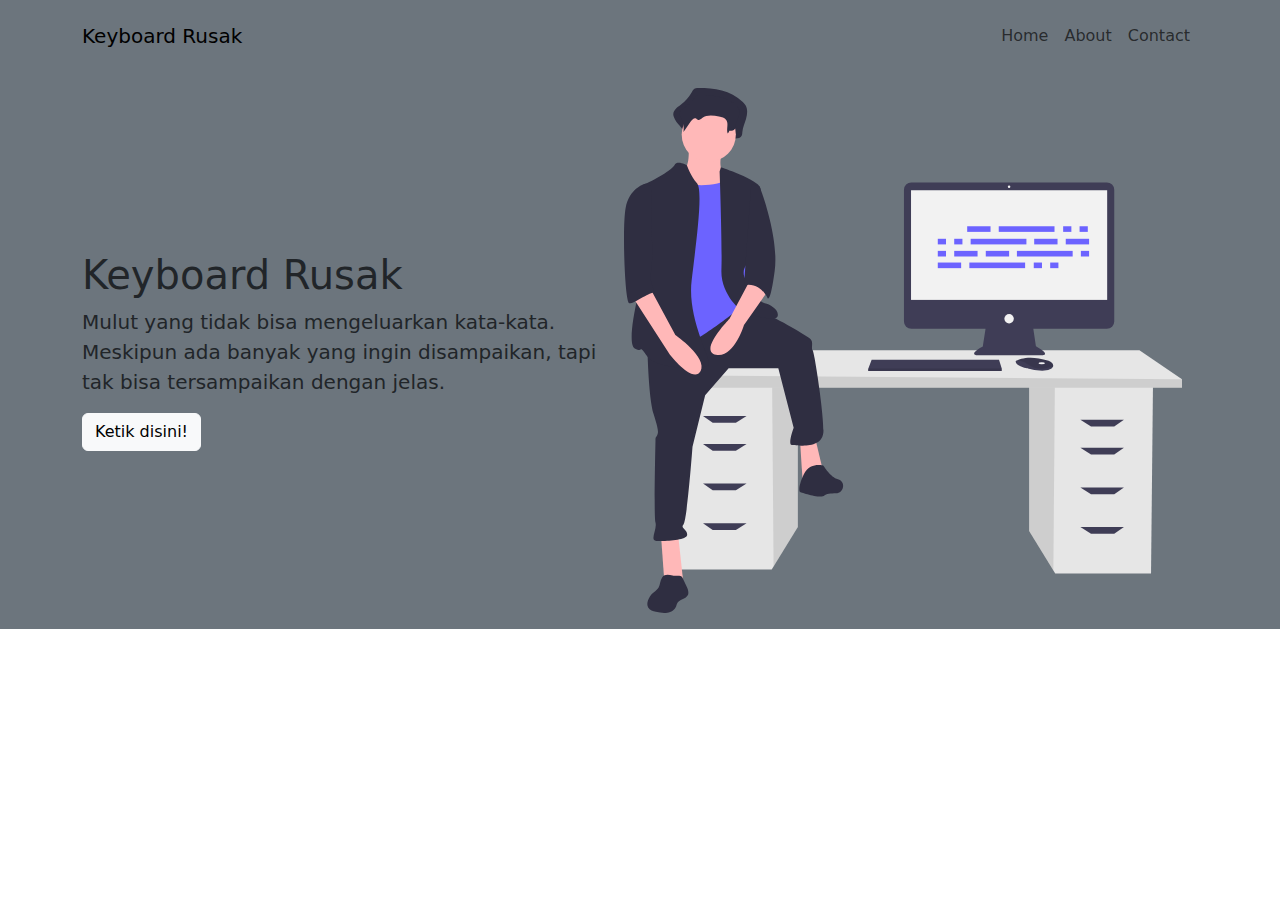
==== index.html @ 020bc875 "update index" ====
<!doctype html>
<html lang="en">
    <head>
        <meta charset="utf-8">
        <meta name="viewport" content="width=device-width, initial-scale=1">
        <title>Keyboard Rusak</title>
        <link href="https://cdn.jsdelivr.net/npm/bootstrap@5.3.3/dist/css/bootstrap.min.css" rel="stylesheet" integrity="sha384-QWTKZyjpPEjISv5WaRU9OFeRpok6YctnYmDr5pNlyT2bRjXh0JMhjY6hW+ALEwIH" crossorigin="anonymous">
        <!-- web generate favicon: https://realfavicongenerator.net/ -->
        <!-- <link rel="icon" href="/portofolio-sammi/image/Keyboard Rusak.jpeg"> -->
        <link rel="icon" type="image/png" href="image/favicon/favicon-96x96.png" sizes="96x96" />
        <link rel="icon" type="image/svg+xml" href="image/favicon/favicon.svg" />
        <link rel="shortcut icon" href="/image/favicon/favicon.ico" />
        <link rel="apple-touch-icon" sizes="180x180" href="image/favicon/apple-touch-icon.png" />
        <link rel="manifest" href="image/favicon/site.webmanifest" />
    </head>
    
    <body>
        <!-- Navigation -->
        <nav class="navbar navbar-expand-lg navbar-secondary fixed-top bg-secondary py-3 px-4">
            <div class="container">
                <!-- a.navbar-brand -->
                <a href="#" class="navbar-brand">Keyboard Rusak</a>
                    <!-- div#navmenu -->
                    <button class="navbar-toggler" type="button" data-bs-toggle="collapse" data-bs-target="#navmenu">
                        <span class="navbar-toggler-icon"></span>
                    </button>
                    <div class="collapse navbar-collapse" id="navmenu">
                        <!-- ul.navbar-nav -->  
                        <ul class="navbar-nav ms-auto">
                            <!-- li.nav-item*3>a.nav-link -->
                            <li class="nav-item">
                                <a href="#" class="nav-link">Home</a>
                            </li>
                            <li class="nav-item">
                                <a href="#" class="nav-link">About</a>
                            </li>
                            <li class="nav-item">
                                <a href="#" class="nav-link">Contact</a>
                            </li>
                        </ul>
                    </div>
            </div>

        </nav>

        <!-- Header -->
        <section class="mt-5 bg-secondary text-center text-sm-start">
            <br>
            <div class="container">
                <div class="d-flex align-items-center">
                    <div>
                        <h1>Keyboard Rusak</h1>
                        <p class="lead">Mulut yang tidak bisa mengeluarkan kata-kata. Meskipun ada banyak yang ingin disampaikan, tapi tak bisa tersampaikan dengan jelas.</p>
                        <a href="https://instagram.com/sym_fv_/" target="blank">
                            <button class="btn btn-light" type="button">Ketik disini!</button>
                        </a>
                    </div>
                    <img class="img-fluid w-50 m-3 d-none d-sm-block" src="image/Header.svg"  alt="hdr">
                    
                </div>
            </div>
            
        </section>

        <!-- div.container -->
         <!-- container untuk merapikan paragraf -->
        

        <script src="https://cdn.jsdelivr.net/npm/bootstrap@5.3.3/dist/js/bootstrap.bundle.min.js" integrity="sha384-YvpcrYf0tY3lHB60NNkmXc5s9fDVZLESaAA55NDzOxhy9GkcIdslK1eN7N6jIeHz" crossorigin="anonymous"></script>
        <script src="https://cdn.jsdelivr.net/npm/@popperjs/core@2.11.8/dist/umd/popper.min.js" integrity="sha384-I7E8VVD/ismYTF4hNIPjVp/Zjvgyol6VFvRkX/vR+Vc4jQkC+hVqc2pM8ODewa9r" crossorigin="anonymous"></script>
    </body>
</html>


<!-- web kode warna: https://colorhunt.co/ -->
<!-- web generate favicon: https://realfavicongenerator.net/ -->
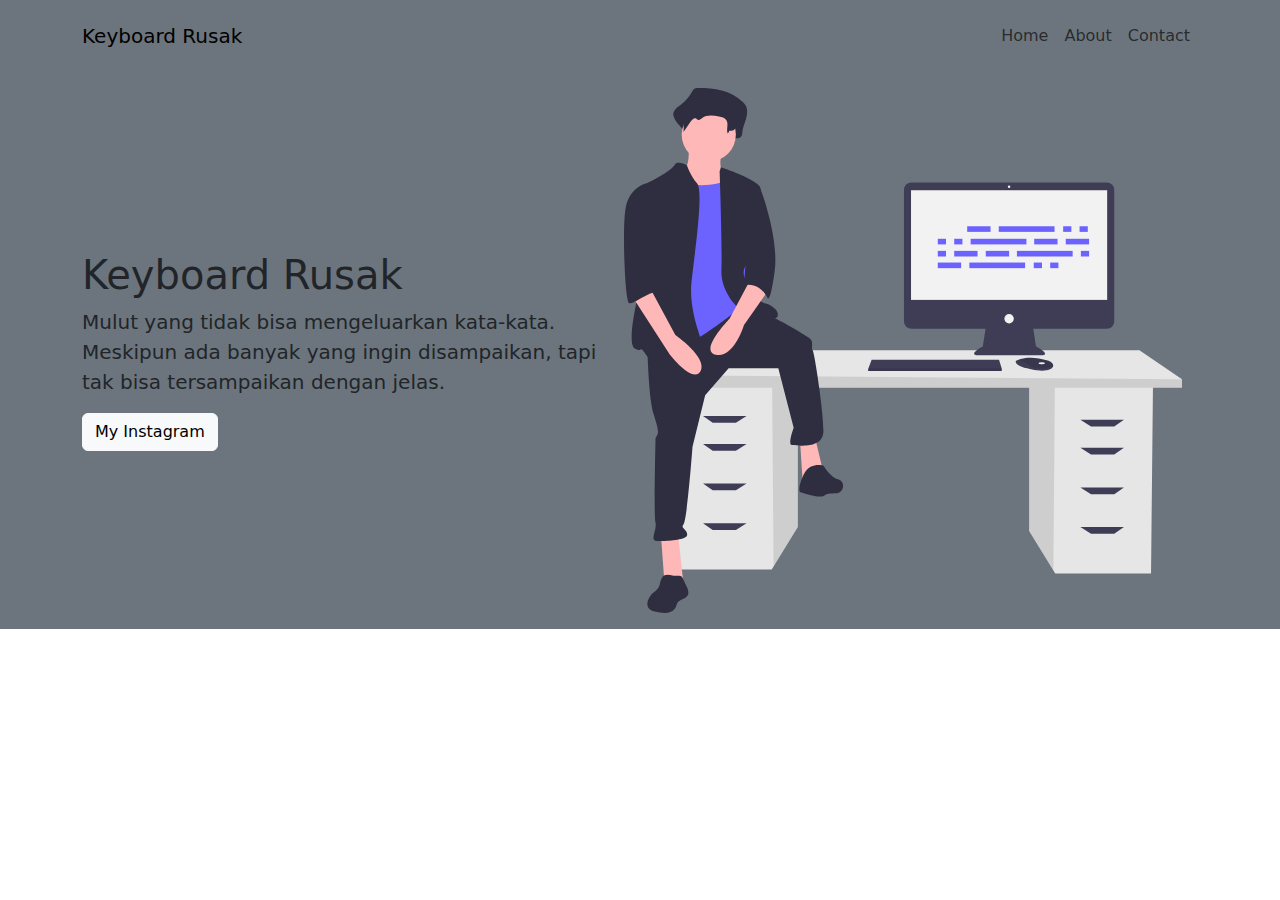
==== commit 36bd3097: "update index" ====
--- a/index.html
+++ b/index.html
@@ -52,7 +52,7 @@
                         <h1>Keyboard Rusak</h1>
                         <p class="lead">Mulut yang tidak bisa mengeluarkan kata-kata. Meskipun ada banyak yang ingin disampaikan, tapi tak bisa tersampaikan dengan jelas.</p>
                         <a href="https://instagram.com/sym_fv_/" target="blank">
-                            <button class="btn btn-light" type="button">Ketik disini!</button>
+                            <button class="btn btn-light" type="button">My Instagram</button>
                         </a>
                     </div>
                     <img class="img-fluid w-50 m-3 d-none d-sm-block" src="image/Header.svg"  alt="hdr">
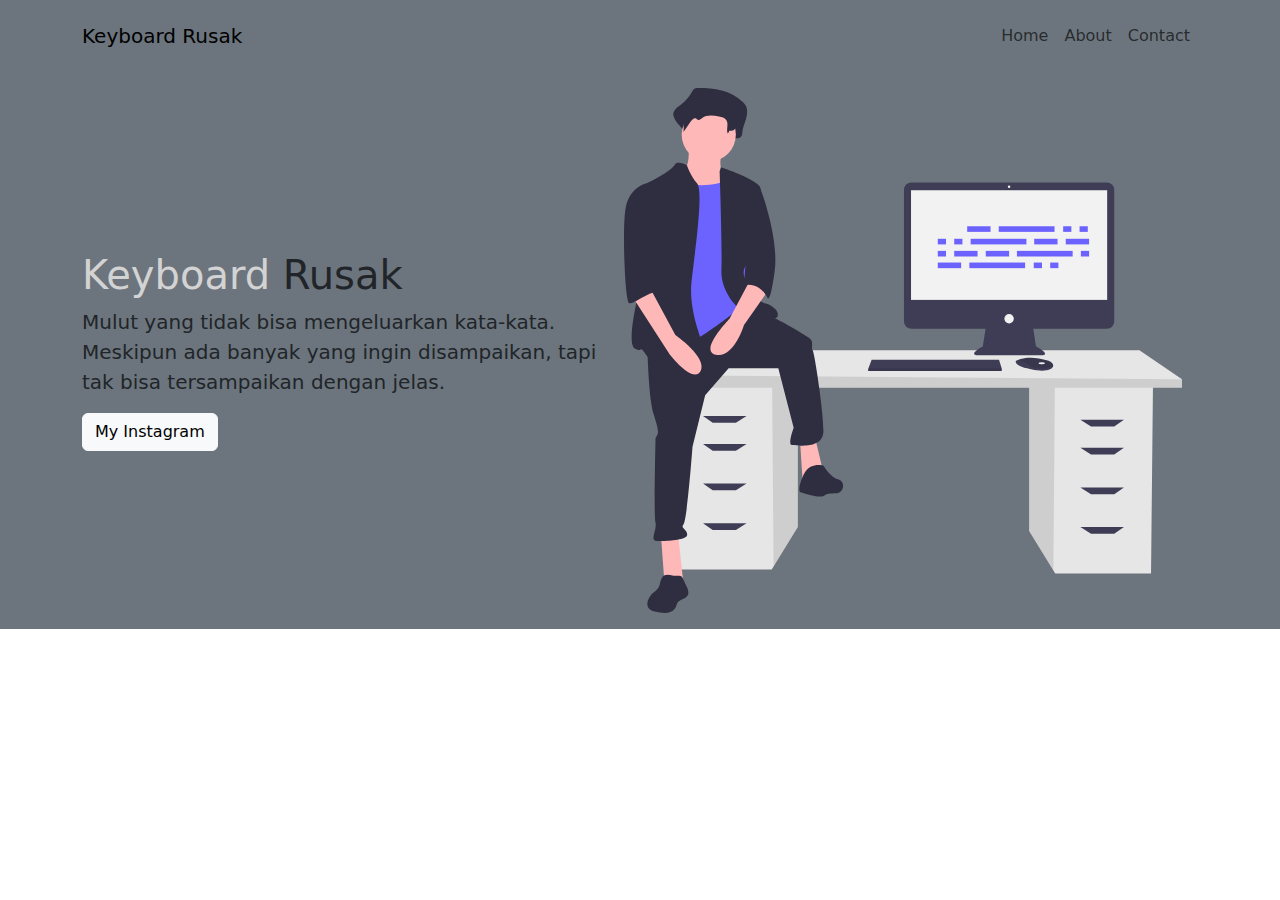
==== commit ebca4a05: "update span" ====
--- a/index.html
+++ b/index.html
@@ -49,7 +49,7 @@
             <div class="container">
                 <div class="d-flex align-items-center">
                     <div>
-                        <h1>Keyboard Rusak</h1>
+                        <h1><span style="color: lightgray;">Keyboard</span> Rusak</h1>
                         <p class="lead">Mulut yang tidak bisa mengeluarkan kata-kata. Meskipun ada banyak yang ingin disampaikan, tapi tak bisa tersampaikan dengan jelas.</p>
                         <a href="https://instagram.com/sym_fv_/" target="blank">
                             <button class="btn btn-light" type="button">My Instagram</button>
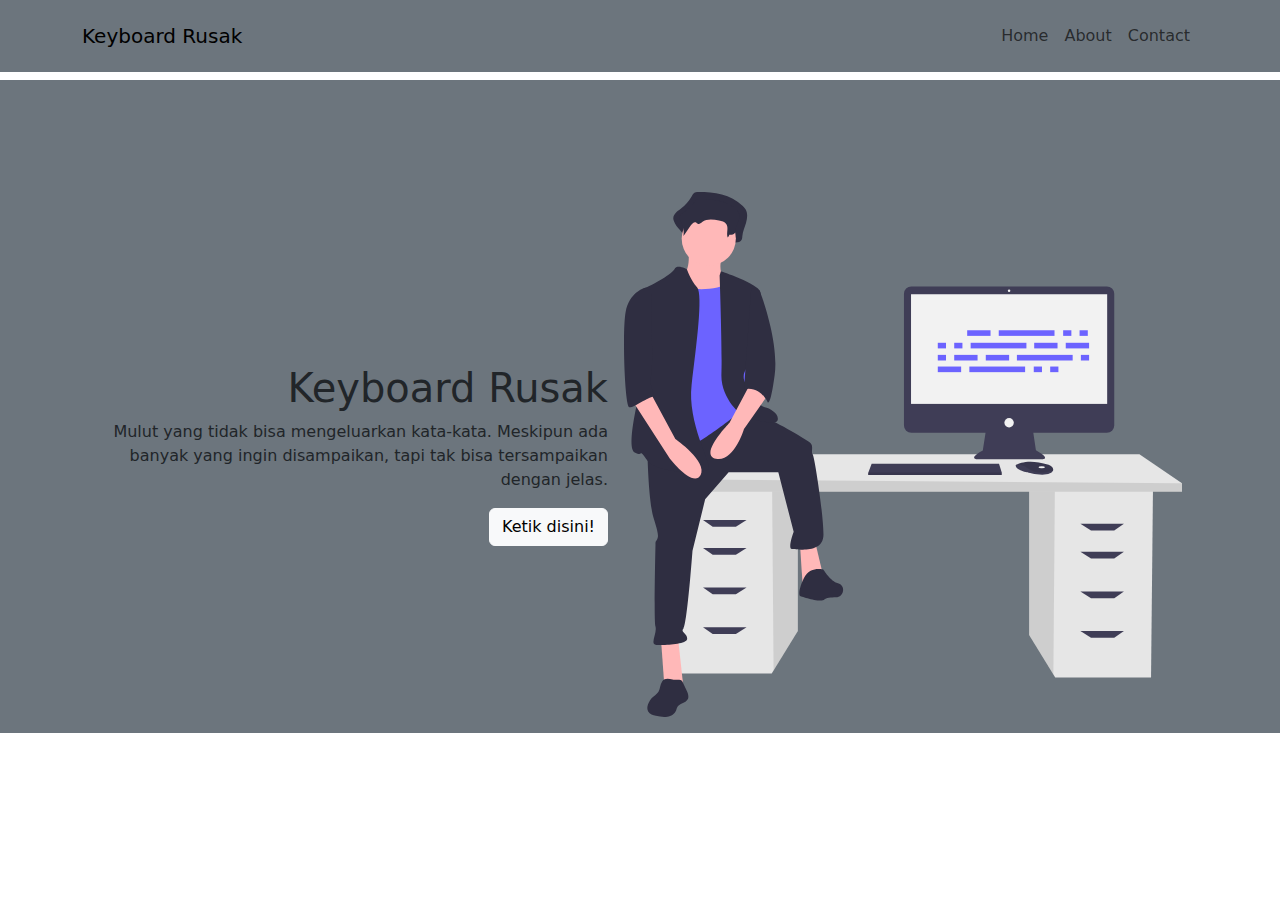
==== commit 3b8093d0: "update index" ====
--- a/index.html
+++ b/index.html
@@ -5,6 +5,8 @@
         <meta name="viewport" content="width=device-width, initial-scale=1">
         <title>Keyboard Rusak</title>
         <link href="https://cdn.jsdelivr.net/npm/bootstrap@5.3.3/dist/css/bootstrap.min.css" rel="stylesheet" integrity="sha384-QWTKZyjpPEjISv5WaRU9OFeRpok6YctnYmDr5pNlyT2bRjXh0JMhjY6hW+ALEwIH" crossorigin="anonymous">
+        <!-- dari sini -->
+        <link rel="stylesheet" href="/css/style.css">
         <!-- web generate favicon: https://realfavicongenerator.net/ -->
         <!-- <link rel="icon" href="/portofolio-sammi/image/Keyboard Rusak.jpeg"> -->
         <link rel="icon" type="image/png" href="image/favicon/favicon-96x96.png" sizes="96x96" />
@@ -12,6 +14,7 @@
         <link rel="shortcut icon" href="/image/favicon/favicon.ico" />
         <link rel="apple-touch-icon" sizes="180x180" href="image/favicon/apple-touch-icon.png" />
         <link rel="manifest" href="image/favicon/site.webmanifest" />
+        <!-- sampe sini -->
     </head>
     
     <body>
@@ -44,18 +47,18 @@
         </nav>
 
         <!-- Header -->
-        <section class="mt-5 bg-secondary text-center text-sm-start">
-            <br>
-            <div class="container">
-                <div class="d-flex align-items-center">
+        <section class="bg-secondary">
+            <br><br>
+            <div class="container mt-5 ">
+                <div class="d-flex align-items-center text-end">
                     <div>
-                        <h1><span style="color: lightgray;">Keyboard</span> Rusak</h1>
-                        <p class="lead">Mulut yang tidak bisa mengeluarkan kata-kata. Meskipun ada banyak yang ingin disampaikan, tapi tak bisa tersampaikan dengan jelas.</p>
+                        <h1>Keyboard Rusak</h1>
+                        <p>Mulut yang tidak bisa mengeluarkan kata-kata. Meskipun ada banyak yang ingin disampaikan, tapi tak bisa tersampaikan dengan jelas.</p>
                         <a href="https://instagram.com/sym_fv_/" target="blank">
-                            <button class="btn btn-light" type="button">My Instagram</button>
+                            <button class="btn btn-light" type="button">Ketik disini!</button>
                         </a>
                     </div>
-                    <img class="img-fluid w-50 m-3 d-none d-sm-block" src="image/Header.svg"  alt="hdr">
+                    <img class="img-fluid w-50 m-3" src="image/Header.svg"  alt="hdr">
                     
                 </div>
             </div>
@@ -64,7 +67,10 @@
 
         <!-- div.container -->
          <!-- container untuk merapikan paragraf -->
-        
+        <div class="container">
+             
+        </div>
+
 
         <script src="https://cdn.jsdelivr.net/npm/bootstrap@5.3.3/dist/js/bootstrap.bundle.min.js" integrity="sha384-YvpcrYf0tY3lHB60NNkmXc5s9fDVZLESaAA55NDzOxhy9GkcIdslK1eN7N6jIeHz" crossorigin="anonymous"></script>
         <script src="https://cdn.jsdelivr.net/npm/@popperjs/core@2.11.8/dist/umd/popper.min.js" integrity="sha384-I7E8VVD/ismYTF4hNIPjVp/Zjvgyol6VFvRkX/vR+Vc4jQkC+hVqc2pM8ODewa9r" crossorigin="anonymous"></script>
--- a/css/style.css
+++ b/css/style.css
@@ -0,0 +1,7 @@
+/* Rabu 5 Februari 2025 */
+
+/* solusi dari paragraf ketimpa container fixed-top */
+body {
+    /* padding-top: calc(4rem + 1rem); Tinggi navbar (py-3 = 1rem tambahan) */
+    padding-top: 80px; /* Sesuaikan dengan tinggi navbar */
+}
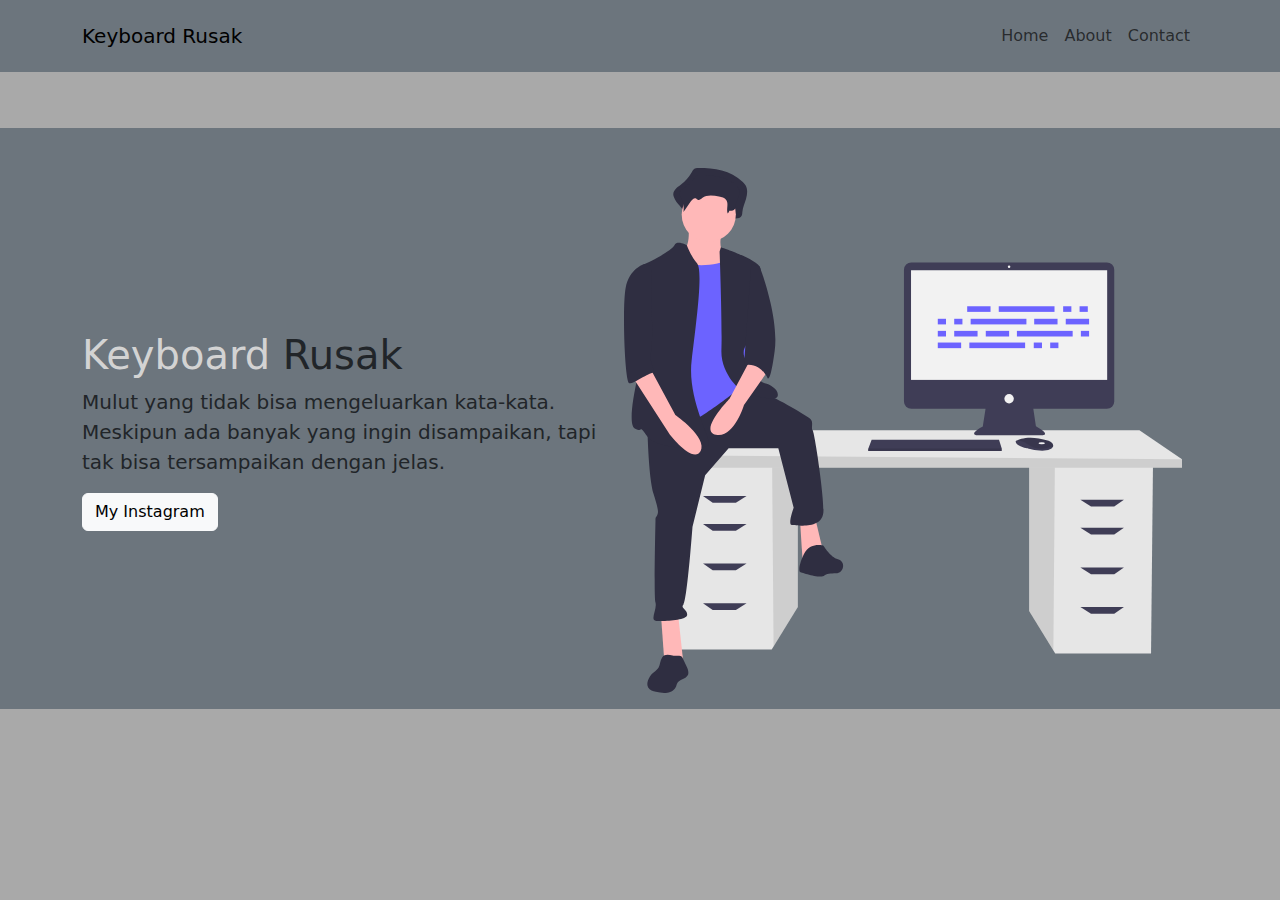
==== commit 923a4188: "Merge branch 'main' of https://github.com/MeowwDeveloper/keyboard-rusak" ====
--- a/index.html
+++ b/index.html
@@ -47,18 +47,18 @@
         </nav>
 
         <!-- Header -->
-        <section class="bg-secondary">
-            <br><br>
-            <div class="container mt-5 ">
-                <div class="d-flex align-items-center text-end">
+        <section class="mt-5 bg-secondary text-center text-sm-start">
+            <br>
+            <div class="container">
+                <div class="d-flex align-items-center">
                     <div>
-                        <h1>Keyboard Rusak</h1>
-                        <p>Mulut yang tidak bisa mengeluarkan kata-kata. Meskipun ada banyak yang ingin disampaikan, tapi tak bisa tersampaikan dengan jelas.</p>
+                        <h1><span style="color: lightgray;">Keyboard</span> Rusak</h1>
+                        <p class="lead">Mulut yang tidak bisa mengeluarkan kata-kata. Meskipun ada banyak yang ingin disampaikan, tapi tak bisa tersampaikan dengan jelas.</p>
                         <a href="https://instagram.com/sym_fv_/" target="blank">
-                            <button class="btn btn-light" type="button">Ketik disini!</button>
+                            <button class="btn btn-light" type="button">My Instagram</button>
                         </a>
                     </div>
-                    <img class="img-fluid w-50 m-3" src="image/Header.svg"  alt="hdr">
+                    <img class="img-fluid w-50 m-3 d-none d-sm-block" src="image/Header.svg"  alt="hdr">
                     
                 </div>
             </div>
@@ -67,10 +67,7 @@
 
         <!-- div.container -->
          <!-- container untuk merapikan paragraf -->
-        <div class="container">
-             
-        </div>
-
+        
 
         <script src="https://cdn.jsdelivr.net/npm/bootstrap@5.3.3/dist/js/bootstrap.bundle.min.js" integrity="sha384-YvpcrYf0tY3lHB60NNkmXc5s9fDVZLESaAA55NDzOxhy9GkcIdslK1eN7N6jIeHz" crossorigin="anonymous"></script>
         <script src="https://cdn.jsdelivr.net/npm/@popperjs/core@2.11.8/dist/umd/popper.min.js" integrity="sha384-I7E8VVD/ismYTF4hNIPjVp/Zjvgyol6VFvRkX/vR+Vc4jQkC+hVqc2pM8ODewa9r" crossorigin="anonymous"></script>
--- a/css/style.css
+++ b/css/style.css
@@ -4,4 +4,5 @@
 body {
     /* padding-top: calc(4rem + 1rem); Tinggi navbar (py-3 = 1rem tambahan) */
     padding-top: 80px; /* Sesuaikan dengan tinggi navbar */
+    background-color: darkgray;
 }
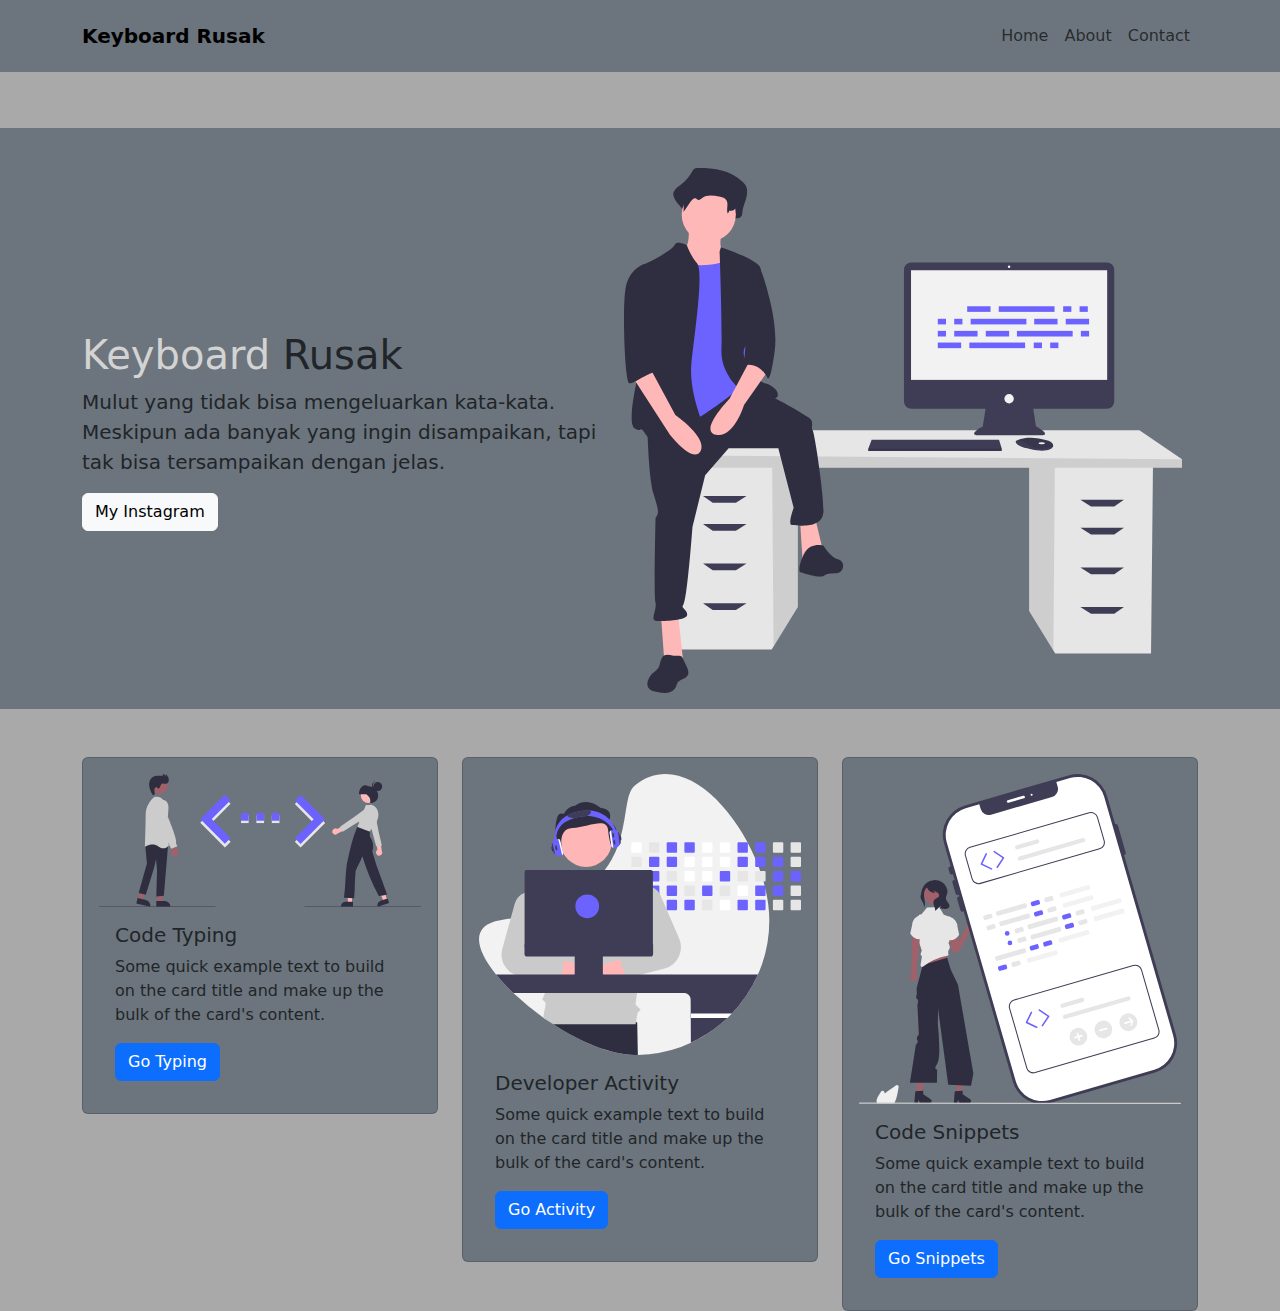
==== commit 7bd3e7d8: "Update Feature" ====
--- a/index.html
+++ b/index.html
@@ -9,11 +9,11 @@
         <link rel="stylesheet" href="/css/style.css">
         <!-- web generate favicon: https://realfavicongenerator.net/ -->
         <!-- <link rel="icon" href="/portofolio-sammi/image/Keyboard Rusak.jpeg"> -->
-        <link rel="icon" type="image/png" href="image/favicon/favicon-96x96.png" sizes="96x96" />
+        <!-- <link rel="icon" type="image/png" href="image/favicon/favicon-96x96.png" sizes="96x96" /> -->
         <link rel="icon" type="image/svg+xml" href="image/favicon/favicon.svg" />
-        <link rel="shortcut icon" href="/image/favicon/favicon.ico" />
-        <link rel="apple-touch-icon" sizes="180x180" href="image/favicon/apple-touch-icon.png" />
-        <link rel="manifest" href="image/favicon/site.webmanifest" />
+        <!-- <link rel="shortcut icon" href="/image/favicon/favicon.ico" /> -->
+        <!-- <link rel="apple-touch-icon" sizes="180x180" href="image/favicon/apple-touch-icon.png" /> -->
+        <!-- <link rel="manifest" href="image/favicon/site.webmanifest" /> -->
         <!-- sampe sini -->
     </head>
     
@@ -22,7 +22,7 @@
         <nav class="navbar navbar-expand-lg navbar-secondary fixed-top bg-secondary py-3 px-4">
             <div class="container">
                 <!-- a.navbar-brand -->
-                <a href="#" class="navbar-brand">Keyboard Rusak</a>
+                <a href="#" class="navbar-brand"><b>Keyboard Rusak</b></a>
                     <!-- div#navmenu -->
                     <button class="navbar-toggler" type="button" data-bs-toggle="collapse" data-bs-target="#navmenu">
                         <span class="navbar-toggler-icon"></span>
@@ -65,8 +65,44 @@
             
         </section>
 
-        <!-- div.container -->
-         <!-- container untuk merapikan paragraf -->
+        <!-- Grid Card Feature -->
+        <section class="mt-5" id="Feature">
+            <div class="container">
+                <div class="row g-4">
+                    <div class="col-md">
+                        <div class="card card-body bg-secondary ">
+                            <img src="/image/Card/code-typing.svg" class="card-img-top" alt="...">
+                            <div class="card-body">
+                              <h5 class="card-title">Code Typing</h5>
+                              <p class="card-text">Some quick example text to build on the card title and make up the bulk of the card's content.</p>
+                              <a href="#" class="btn btn-primary">Go Typing</a>
+                            </div>
+                          </div>
+                    </div>
+                    <div class="col-md">
+                        <div class="card card-body bg-secondary ">
+                            <img src="/image/Card/developer-activity.svg" class="card-img-top" alt="...">
+                            <div class="card-body">
+                              <h5 class="">Developer Activity</h5>
+                              <p class="card-text">Some quick example text to build on the card title and make up the bulk of the card's content.</p>
+                              <a href="#" class="btn btn-primary">Go Activity</a>
+                            </div>
+                          </div>
+                    </div>
+                    <div class="col-md">
+                        <div class="card card-body bg-secondary ">
+                            <img src="/image/Card/my-code-snippets.svg" class="card-img-top" alt="...">
+                            <div class="card-body">
+                              <h5 class="card-title">Code Snippets </h5>
+                              <p class="card-text">Some quick example text to build on the card title and make up the bulk of the card's content.</p>
+                              <a href="#" class="btn btn-primary">Go Snippets</a>
+                            </div>
+                          </div>
+                    </div>
+                </div>
+            </div>
+        </section>
+
         
 
         <script src="https://cdn.jsdelivr.net/npm/bootstrap@5.3.3/dist/js/bootstrap.bundle.min.js" integrity="sha384-YvpcrYf0tY3lHB60NNkmXc5s9fDVZLESaAA55NDzOxhy9GkcIdslK1eN7N6jIeHz" crossorigin="anonymous"></script>
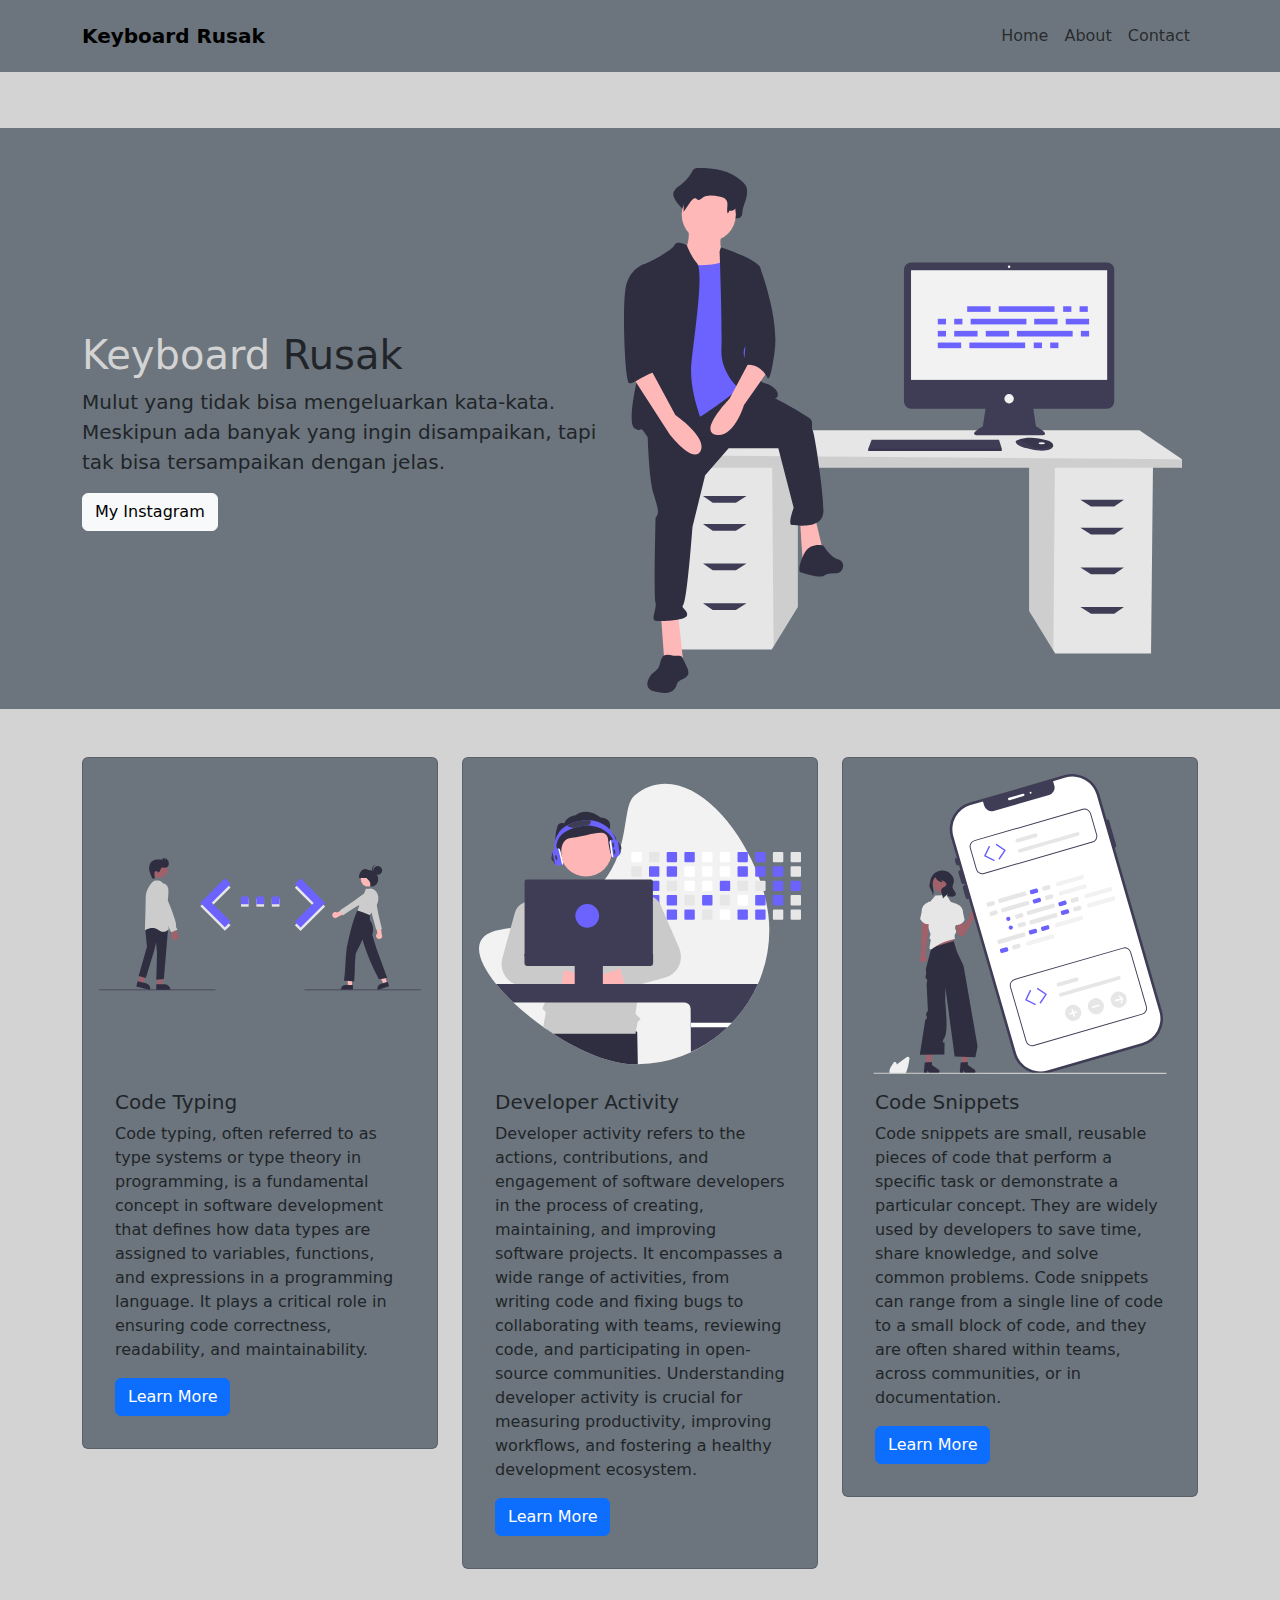
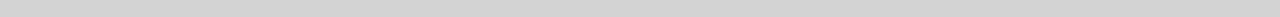
==== commit b1adee8d: "update index" ====
--- a/index.html
+++ b/index.html
@@ -19,7 +19,7 @@
     
     <body>
         <!-- Navigation -->
-        <nav class="navbar navbar-expand-lg navbar-secondary fixed-top bg-secondary py-3 px-4">
+        <nav class="navbar navbar-expand-lg navbar-light fixed-top bg-secondary py-3 px-4">
             <div class="container">
                 <!-- a.navbar-brand -->
                 <a href="#" class="navbar-brand"><b>Keyboard Rusak</b></a>
@@ -74,8 +74,8 @@
                             <img src="/image/Card/code-typing.svg" class="card-img-top" alt="...">
                             <div class="card-body">
                               <h5 class="card-title">Code Typing</h5>
-                              <p class="card-text">Some quick example text to build on the card title and make up the bulk of the card's content.</p>
-                              <a href="#" class="btn btn-primary">Go Typing</a>
+                              <p class="card-text">Code typing, often referred to as type systems or type theory in programming, is a fundamental concept in software development that defines how data types are assigned to variables, functions, and expressions in a programming language. It plays a critical role in ensuring code correctness, readability, and maintainability.</p>
+                              <a href="#" class="btn btn-primary">Learn More</a>
                             </div>
                           </div>
                     </div>
@@ -84,8 +84,8 @@
                             <img src="/image/Card/developer-activity.svg" class="card-img-top" alt="...">
                             <div class="card-body">
                               <h5 class="">Developer Activity</h5>
-                              <p class="card-text">Some quick example text to build on the card title and make up the bulk of the card's content.</p>
-                              <a href="#" class="btn btn-primary">Go Activity</a>
+                              <p class="card-text">Developer activity refers to the actions, contributions, and engagement of software developers in the process of creating, maintaining, and improving software projects. It encompasses a wide range of activities, from writing code and fixing bugs to collaborating with teams, reviewing code, and participating in open-source communities. Understanding developer activity is crucial for measuring productivity, improving workflows, and fostering a healthy development ecosystem.</p>
+                              <a href="#" class="btn btn-primary">Learn More</a>
                             </div>
                           </div>
                     </div>
@@ -93,9 +93,9 @@
                         <div class="card card-body bg-secondary ">
                             <img src="/image/Card/my-code-snippets.svg" class="card-img-top" alt="...">
                             <div class="card-body">
-                              <h5 class="card-title">Code Snippets </h5>
-                              <p class="card-text">Some quick example text to build on the card title and make up the bulk of the card's content.</p>
-                              <a href="#" class="btn btn-primary">Go Snippets</a>
+                              <h5 class="card-title">Code Snippets</h5>
+                              <p class="card-text">Code snippets are small, reusable pieces of code that perform a specific task or demonstrate a particular concept. They are widely used by developers to save time, share knowledge, and solve common problems. Code snippets can range from a single line of code to a small block of code, and they are often shared within teams, across communities, or in documentation.</p>
+                              <a href="#" class="btn btn-primary">Learn More</a>
                             </div>
                           </div>
                     </div>
@@ -103,7 +103,7 @@
             </div>
         </section>
 
-        
+        <br><br>
 
         <script src="https://cdn.jsdelivr.net/npm/bootstrap@5.3.3/dist/js/bootstrap.bundle.min.js" integrity="sha384-YvpcrYf0tY3lHB60NNkmXc5s9fDVZLESaAA55NDzOxhy9GkcIdslK1eN7N6jIeHz" crossorigin="anonymous"></script>
         <script src="https://cdn.jsdelivr.net/npm/@popperjs/core@2.11.8/dist/umd/popper.min.js" integrity="sha384-I7E8VVD/ismYTF4hNIPjVp/Zjvgyol6VFvRkX/vR+Vc4jQkC+hVqc2pM8ODewa9r" crossorigin="anonymous"></script>
--- a/css/style.css
+++ b/css/style.css
@@ -4,5 +4,10 @@
 body {
     /* padding-top: calc(4rem + 1rem); Tinggi navbar (py-3 = 1rem tambahan) */
     padding-top: 80px; /* Sesuaikan dengan tinggi navbar */
-    background-color: darkgray;
+    background-color: lightgray;
 }
+
+#Feature img{
+    height: 300px;
+    width: ;
+}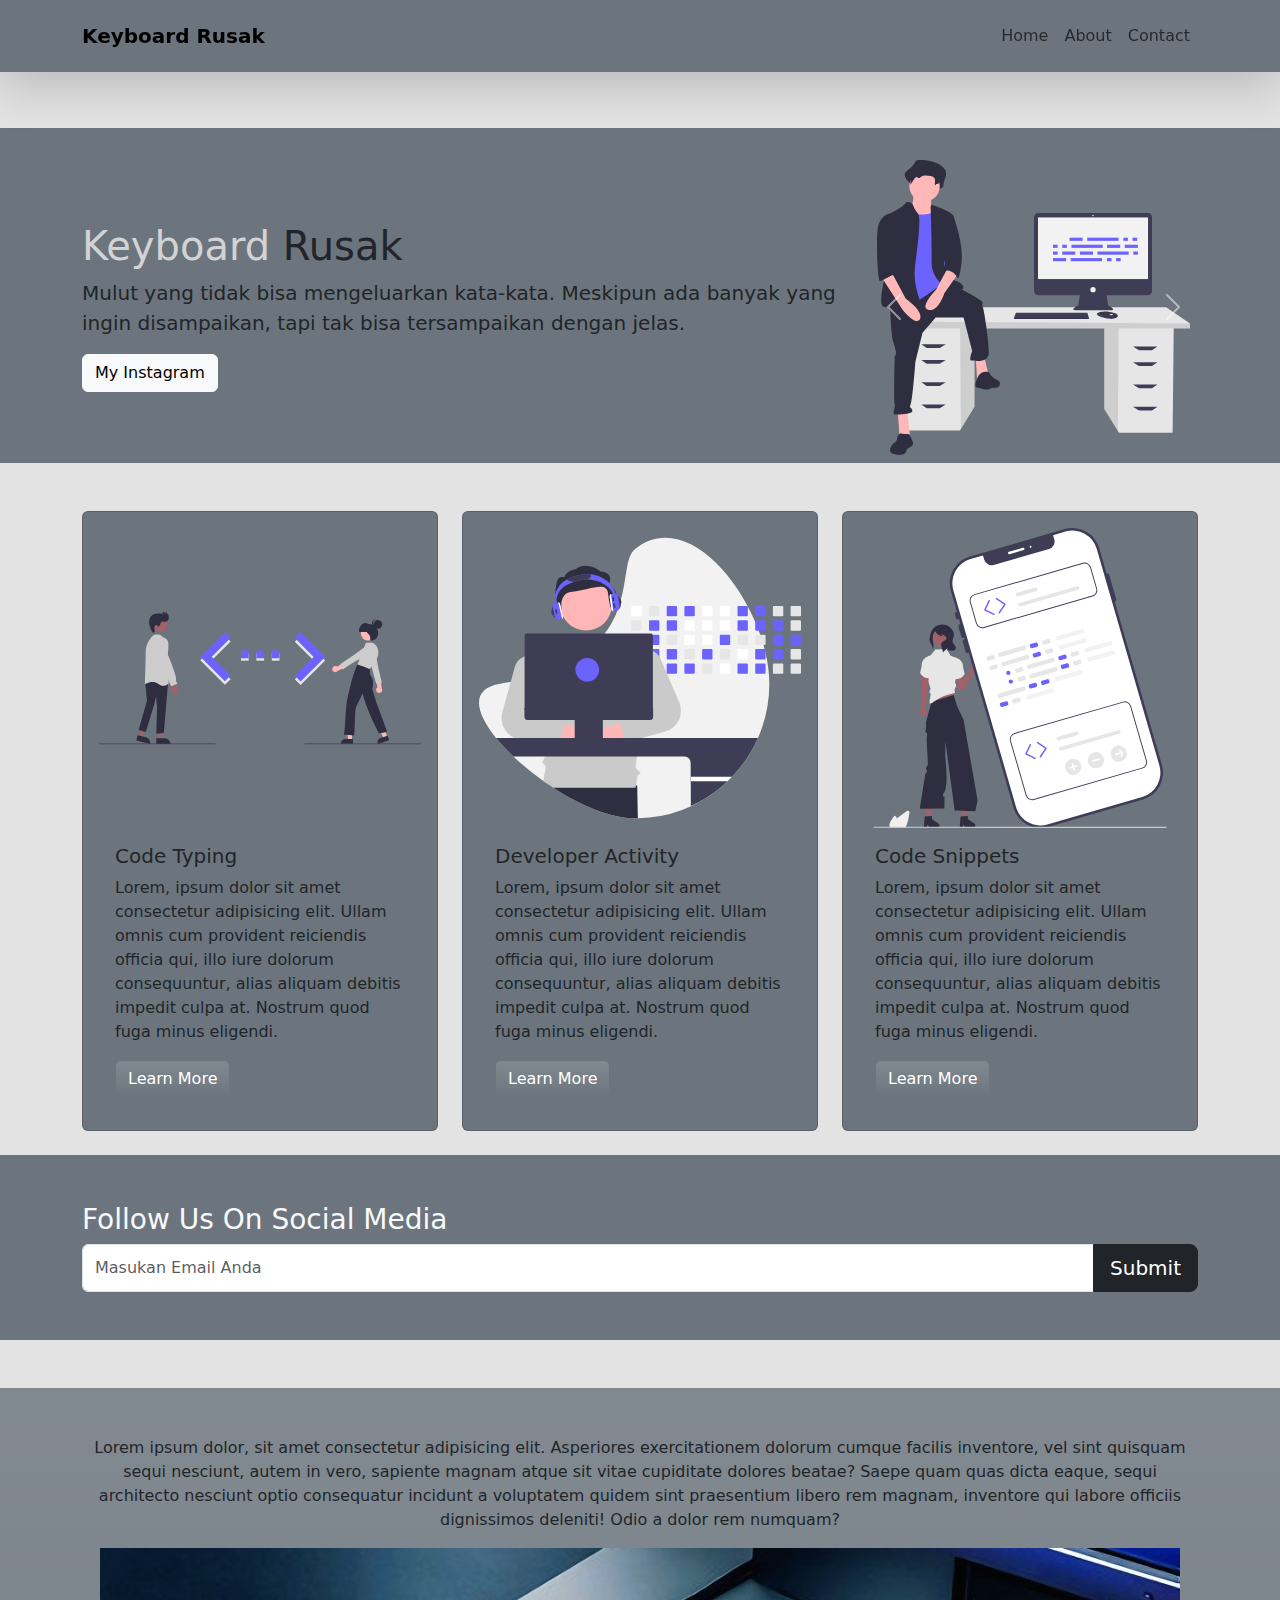
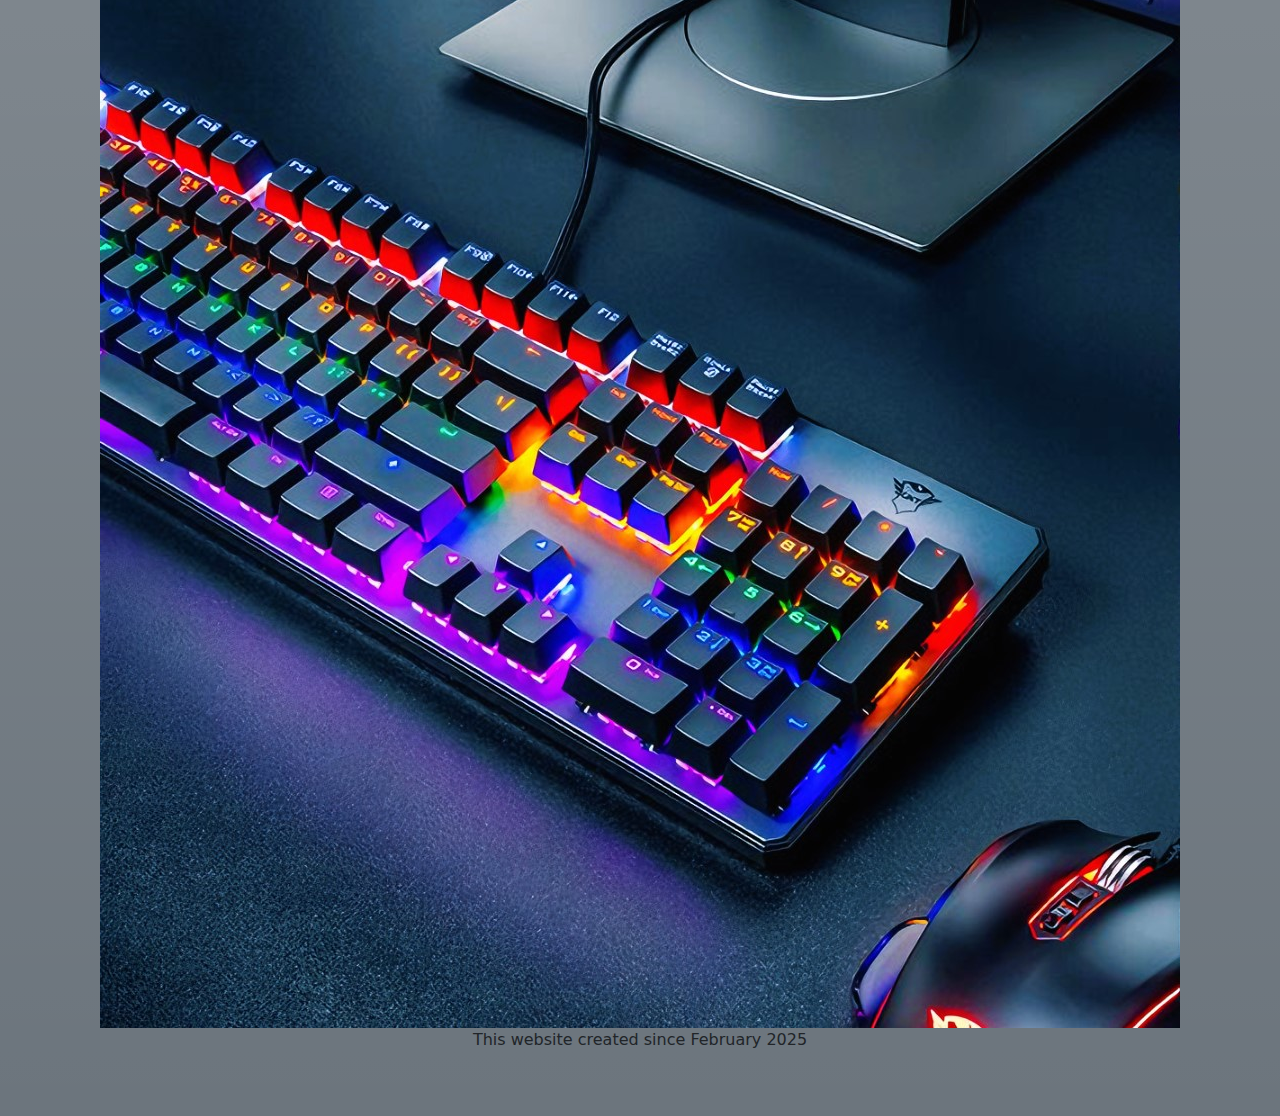
==== commit 292e0f70: "update follow me" ====
--- a/index.html
+++ b/index.html
@@ -19,7 +19,7 @@
     
     <body>
         <!-- Navigation -->
-        <nav class="navbar navbar-expand-lg navbar-light fixed-top bg-secondary py-3 px-4">
+        <nav class="navbar navbar-expand-lg navbar-light fixed-top bg-secondary py-3 px-4 shadow-lg">
             <div class="container">
                 <!-- a.navbar-brand -->
                 <a href="#" class="navbar-brand"><b>Keyboard Rusak</b></a>
@@ -47,7 +47,7 @@
         </nav>
 
         <!-- Header -->
-        <section class="mt-5 bg-secondary text-center text-sm-start">
+        <section id="informasi" class="mt-5 bg-secondary text-center text-sm-start">
             <br>
             <div class="container">
                 <div class="d-flex align-items-center">
@@ -58,7 +58,30 @@
                             <button class="btn btn-light" type="button">My Instagram</button>
                         </a>
                     </div>
-                    <img class="img-fluid w-50 m-3 d-none d-sm-block" src="image/Header.svg"  alt="hdr">
+                    <div id="carouselExample" class="carousel slide text-center w-50 p-2 d-none d-sm-block">
+                        <div class="carousel-inner">
+                          <div class="carousel-item active">
+                            <img src="/image/Header.svg" class="d-block w-100 informasi" alt="...">
+                          </div>
+                          <div class="carousel-item">
+                            <img src="/image/Card/code-typing.svg" class="d-block w-100 informasi" alt="...">
+                          </div>
+                          <div class="carousel-item">
+                            <img src="/image/Card/developer-activity.svg" class="d-block w-100 informasi" alt="...">
+                          </div>
+                          <div class="carousel-item">
+                            <img src="/image/Card/my-code-snippets.svg" class="d-block w-100 informasi" alt="...">
+                          </div>
+                        </div>
+                        <button class="carousel-control-prev" type="button" data-bs-target="#carouselExample" data-bs-slide="prev">
+                          <span class="carousel-control-prev-icon" aria-hidden="true"></span>
+                          <span class="visually-hidden">Previous</span>
+                        </button>
+                        <button class="carousel-control-next" type="button" data-bs-target="#carouselExample" data-bs-slide="next">
+                          <span class="carousel-control-next-icon" aria-hidden="true"></span>
+                          <span class="visually-hidden">Next</span>
+                        </button>
+                      </div>
                     
                 </div>
             </div>
@@ -74,8 +97,8 @@
                             <img src="/image/Card/code-typing.svg" class="card-img-top" alt="...">
                             <div class="card-body">
                               <h5 class="card-title">Code Typing</h5>
-                              <p class="card-text">Code typing, often referred to as type systems or type theory in programming, is a fundamental concept in software development that defines how data types are assigned to variables, functions, and expressions in a programming language. It plays a critical role in ensuring code correctness, readability, and maintainability.</p>
-                              <a href="#" class="btn btn-primary">Learn More</a>
+                              <p class="card-text">Lorem, ipsum dolor sit amet consectetur adipisicing elit. Ullam omnis cum provident reiciendis officia qui, illo iure dolorum consequuntur, alias aliquam debitis impedit culpa at. Nostrum quod fuga minus eligendi.</p>
+                              <a href="#" class="btn btn-secondary bg-gradient">Learn More</a>
                             </div>
                           </div>
                     </div>
@@ -84,8 +107,8 @@
                             <img src="/image/Card/developer-activity.svg" class="card-img-top" alt="...">
                             <div class="card-body">
                               <h5 class="">Developer Activity</h5>
-                              <p class="card-text">Developer activity refers to the actions, contributions, and engagement of software developers in the process of creating, maintaining, and improving software projects. It encompasses a wide range of activities, from writing code and fixing bugs to collaborating with teams, reviewing code, and participating in open-source communities. Understanding developer activity is crucial for measuring productivity, improving workflows, and fostering a healthy development ecosystem.</p>
-                              <a href="#" class="btn btn-primary">Learn More</a>
+                              <p class="card-text">Lorem, ipsum dolor sit amet consectetur adipisicing elit. Ullam omnis cum provident reiciendis officia qui, illo iure dolorum consequuntur, alias aliquam debitis impedit culpa at. Nostrum quod fuga minus eligendi.</p>
+                              <a href="#" class="btn btn-secondary bg-gradient">Learn More</a>
                             </div>
                           </div>
                     </div>
@@ -94,8 +117,8 @@
                             <img src="/image/Card/my-code-snippets.svg" class="card-img-top" alt="...">
                             <div class="card-body">
                               <h5 class="card-title">Code Snippets</h5>
-                              <p class="card-text">Code snippets are small, reusable pieces of code that perform a specific task or demonstrate a particular concept. They are widely used by developers to save time, share knowledge, and solve common problems. Code snippets can range from a single line of code to a small block of code, and they are often shared within teams, across communities, or in documentation.</p>
-                              <a href="#" class="btn btn-primary">Learn More</a>
+                              <p class="card-text">Lorem, ipsum dolor sit amet consectetur adipisicing elit. Ullam omnis cum provident reiciendis officia qui, illo iure dolorum consequuntur, alias aliquam debitis impedit culpa at. Nostrum quod fuga minus eligendi.</p>
+                              <a href="#" class="btn btn-secondary bg-gradient">Learn More</a>
                             </div>
                           </div>
                     </div>
@@ -103,7 +126,34 @@
             </div>
         </section>
 
+        <!-- Follow Me -->
+         <br>
+        <section class="bg-secondary p-5 text-light" id="follow">
+            <div class="container">
+                <div class="d-flex">
+                    <h3>Follow Us On Social Media</h3>
+                </div>
+
+                <div class="input-group">
+                    <input type="text" class="form-control" placeholder="Masukan Email Anda">
+                    <button class="btn btn-dark btn-lg"> Submit</button>
+                </div>
+            </div>
+        </section>
         <br><br>
+
+        <section class="bg-secondary bg-gradient p-5">
+            <div class="container">
+                <div class="text-center">
+                    <p>Lorem ipsum dolor, sit amet consectetur adipisicing elit. Asperiores exercitationem dolorum cumque facilis inventore, vel sint quisquam sequi nesciunt, autem in vero, sapiente magnam atque sit vitae cupiditate dolores beatae?
+                        Saepe quam quas dicta eaque, sequi architecto nesciunt optio consequatur incidunt a voluptatem quidem sint praesentium libero rem magnam, inventore qui labore officiis dignissimos deleniti! Odio a dolor rem numquam?
+                    </p>
+                    <img class="gambar-logo" src="/image/Keyboard Rusak.jpeg" alt="">
+                    <p>This website created since February 2025</p>
+                </div>
+            </div>
+        </section>
+
 
         <script src="https://cdn.jsdelivr.net/npm/bootstrap@5.3.3/dist/js/bootstrap.bundle.min.js" integrity="sha384-YvpcrYf0tY3lHB60NNkmXc5s9fDVZLESaAA55NDzOxhy9GkcIdslK1eN7N6jIeHz" crossorigin="anonymous"></script>
         <script src="https://cdn.jsdelivr.net/npm/@popperjs/core@2.11.8/dist/umd/popper.min.js" integrity="sha384-I7E8VVD/ismYTF4hNIPjVp/Zjvgyol6VFvRkX/vR+Vc4jQkC+hVqc2pM8ODewa9r" crossorigin="anonymous"></script>
--- a/css/style.css
+++ b/css/style.css
@@ -4,7 +4,7 @@
 body {
     /* padding-top: calc(4rem + 1rem); Tinggi navbar (py-3 = 1rem tambahan) */
     padding-top: 80px; /* Sesuaikan dengan tinggi navbar */
-    background-color: lightgray;
+    background-color: rgb(227, 227, 227);
 }
 
 #Feature img{
